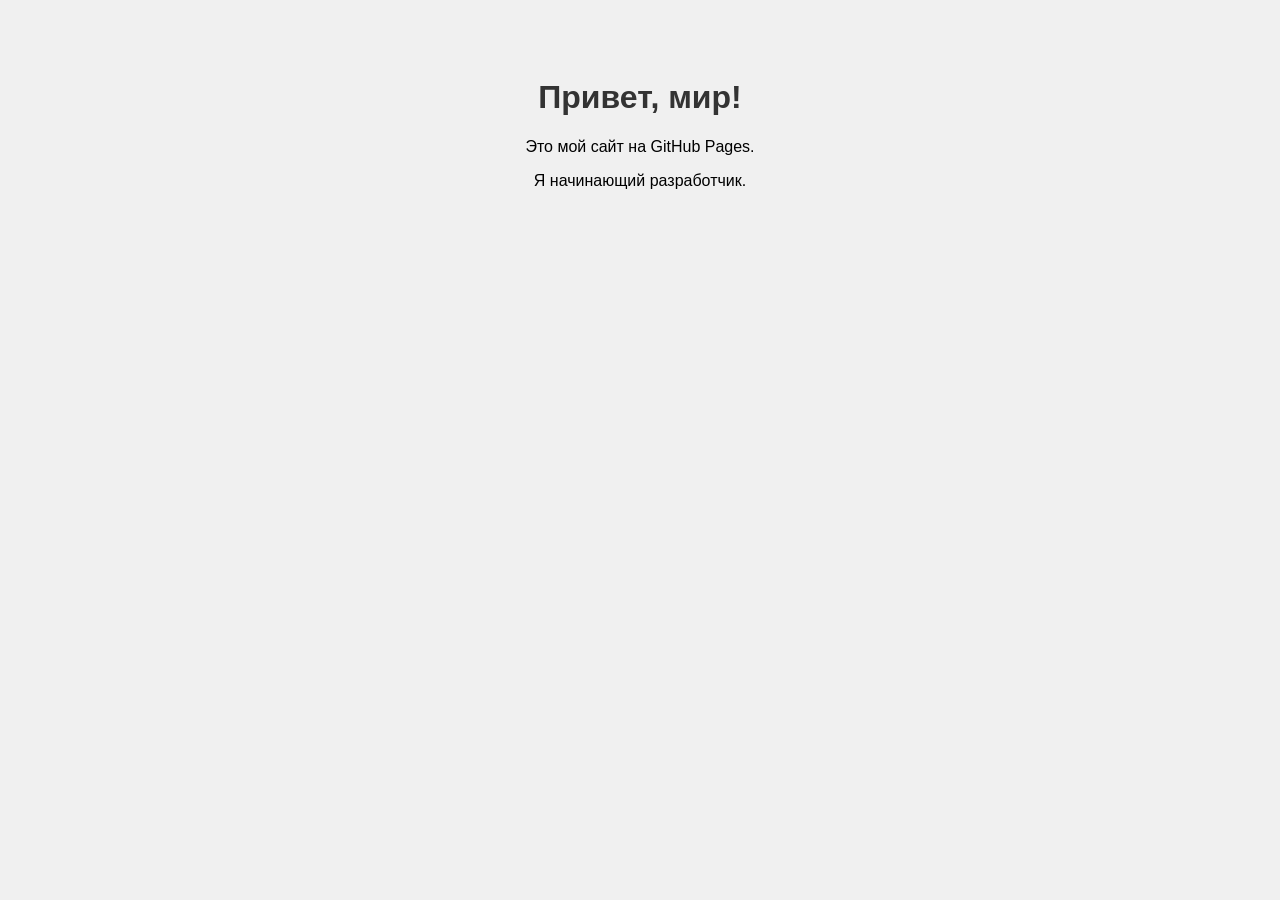
==== index.html @ 513c86ca "Create index.html" ====
<!DOCTYPE html>
<html>
<head>
    <meta charset="UTF-8">
    <title>Мой первый сайт</title>
    <style>
        body { font-family: sans-serif; text-align: center; background-color: #f0f0f0; padding: 50px; }
        h1 { color: #333; }
    </style>
</head>
<body>
    <h1>Привет, мир!</h1>
    <p>Это мой сайт на GitHub Pages.</p>
    <p>Я начинающий разработчик.</p>
</body>
</html>
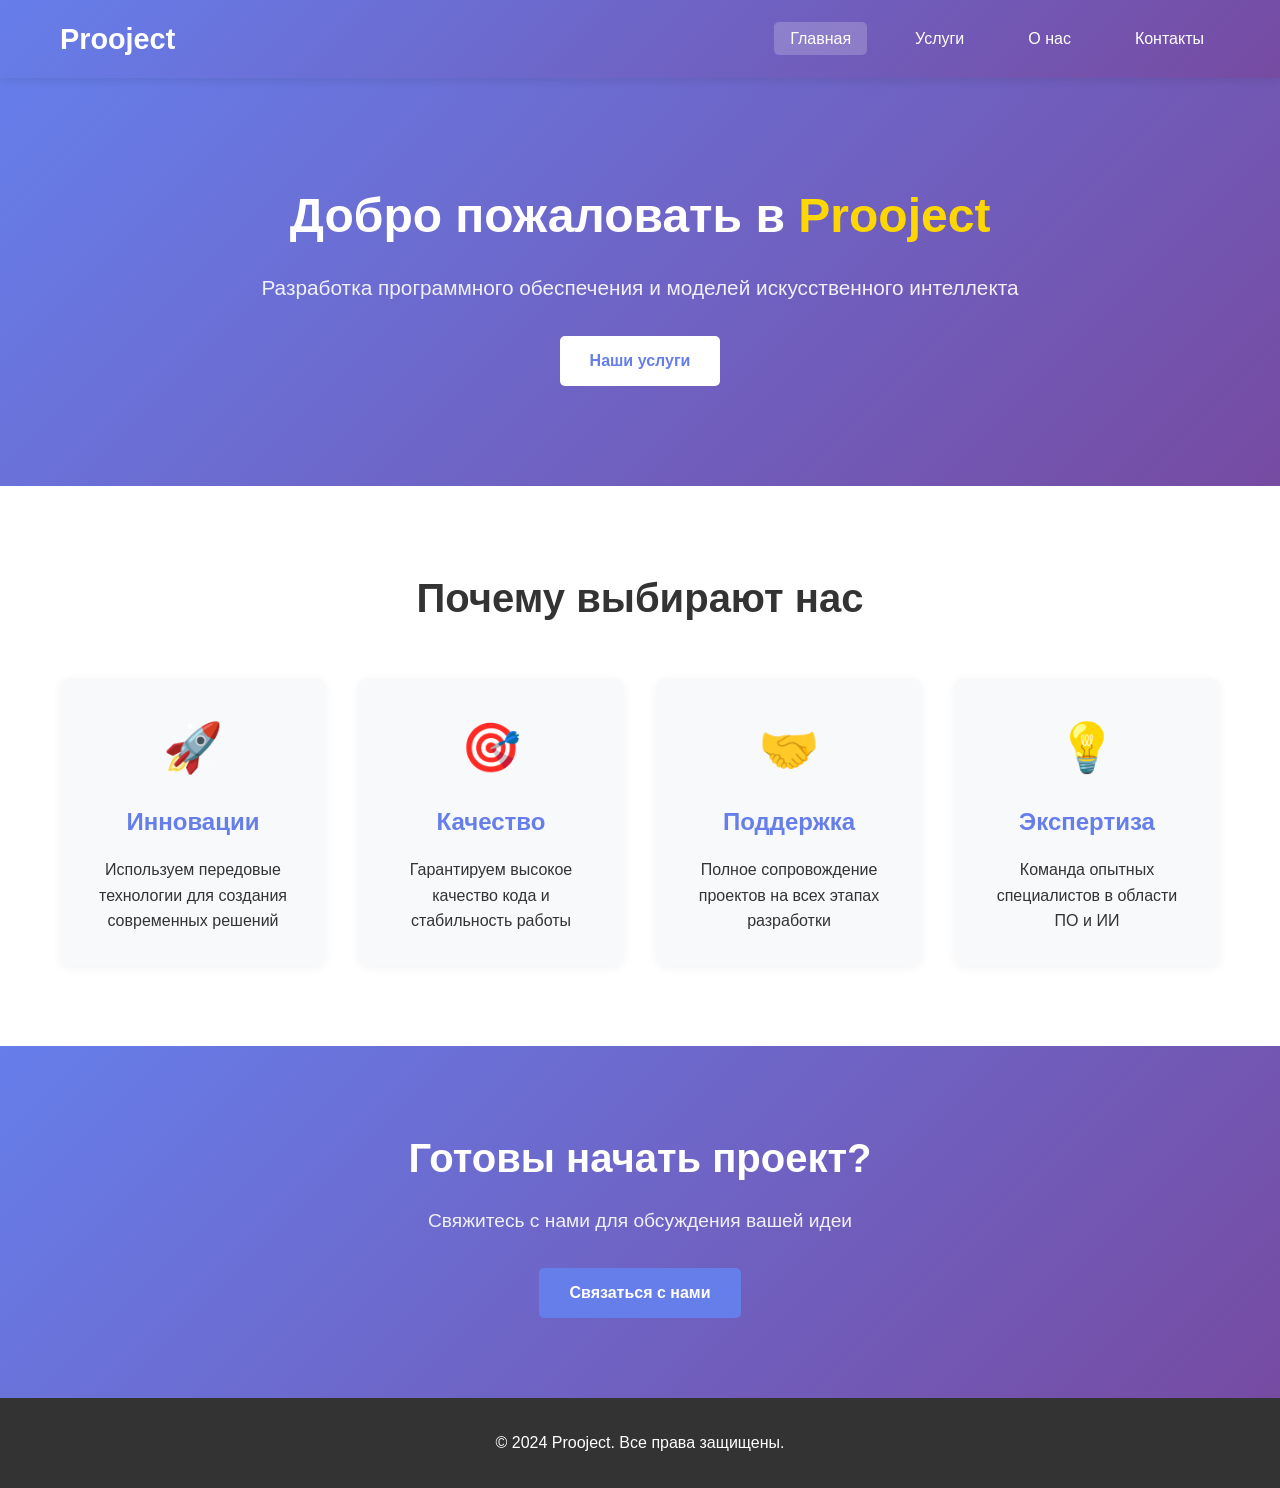
==== commit fd4d92a7: "update branch" ====
--- a/index.html
+++ b/index.html
@@ -1,16 +1,83 @@
 <!DOCTYPE html>
-<html>
+<html lang="ru">
 <head>
     <meta charset="UTF-8">
-    <title>Мой первый сайт</title>
-    <style>
-        body { font-family: sans-serif; text-align: center; background-color: #f0f0f0; padding: 50px; }
-        h1 { color: #333; }
-    </style>
+    <meta name="viewport" content="width=device-width, initial-scale=1.0">
+    <title>Prooject - Разработка ПО и ИИ моделей</title>
+    <link rel="stylesheet" href="css/style.css">
 </head>
 <body>
-    <h1>Привет, мир!</h1>
-    <p>Это мой сайт на GitHub Pages.</p>
-    <p>Я начинающий разработчик.</p>
+    <header>
+        <nav class="navbar">
+            <div class="container nav-container">
+                <a href="index.html" class="logo">Prooject</a>
+                <button class="nav-toggle" id="navToggle">
+                    <span></span>
+                    <span></span>
+                    <span></span>
+                </button>
+                <ul class="nav-menu" id="navMenu">
+                    <li><a href="index.html" class="nav-link active">Главная</a></li>
+                    <li><a href="services.html" class="nav-link">Услуги</a></li>
+                    <li><a href="about.html" class="nav-link">О нас</a></li>
+                    <li><a href="contact.html" class="nav-link">Контакты</a></li>
+                </ul>
+            </div>
+        </nav>
+    </header>
+
+    <main>
+        <section class="hero">
+            <div class="container">
+                <h1>Добро пожаловать в <span class="highlight">Prooject</span></h1>
+                <p class="hero-subtitle">Разработка программного обеспечения и моделей искусственного интеллекта</p>
+                <a href="services.html" class="btn btn-primary">Наши услуги</a>
+            </div>
+        </section>
+
+        <section class="features">
+            <div class="container">
+                <h2>Почему выбирают нас</h2>
+                <div class="features-grid">
+                    <div class="feature-card">
+                        <div class="feature-icon">🚀</div>
+                        <h3>Инновации</h3>
+                        <p>Используем передовые технологии для создания современных решений</p>
+                    </div>
+                    <div class="feature-card">
+                        <div class="feature-icon">🎯</div>
+                        <h3>Качество</h3>
+                        <p>Гарантируем высокое качество кода и стабильность работы</p>
+                    </div>
+                    <div class="feature-card">
+                        <div class="feature-icon">🤝</div>
+                        <h3>Поддержка</h3>
+                        <p>Полное сопровождение проектов на всех этапах разработки</p>
+                    </div>
+                    <div class="feature-card">
+                        <div class="feature-icon">💡</div>
+                        <h3>Экспертиза</h3>
+                        <p>Команда опытных специалистов в области ПО и ИИ</p>
+                    </div>
+                </div>
+            </div>
+        </section>
+
+        <section class="cta">
+            <div class="container">
+                <h2>Готовы начать проект?</h2>
+                <p>Свяжитесь с нами для обсуждения вашей идеи</p>
+                <a href="contact.html" class="btn btn-secondary">Связаться с нами</a>
+            </div>
+        </section>
+    </main>
+
+    <footer>
+        <div class="container">
+            <p>&copy; 2024 Prooject. Все права защищены.</p>
+        </div>
+    </footer>
+
+    <script src="js/main.js"></script>
 </body>
 </html>
--- a/css/style.css
+++ b/css/style.css
@@ -0,0 +1,408 @@
+* {
+    margin: 0;
+    padding: 0;
+    box-sizing: border-box;
+}
+
+body {
+    font-family: 'Segoe UI', Tahoma, Geneva, Verdana, sans-serif;
+    line-height: 1.6;
+    color: #333;
+    background-color: #f8f9fa;
+}
+
+.container {
+    max-width: 1200px;
+    margin: 0 auto;
+    padding: 0 20px;
+}
+
+/* Header & Navigation */
+header {
+    background: linear-gradient(135deg, #667eea 0%, #764ba2 100%);
+    box-shadow: 0 2px 10px rgba(0,0,0,0.1);
+    position: sticky;
+    top: 0;
+    z-index: 1000;
+}
+
+.navbar {
+    padding: 1rem 0;
+}
+
+.nav-container {
+    display: flex;
+    justify-content: space-between;
+    align-items: center;
+}
+
+.logo {
+    font-size: 1.8rem;
+    font-weight: bold;
+    color: white;
+    text-decoration: none;
+    transition: transform 0.3s ease;
+}
+
+.logo:hover {
+    transform: scale(1.05);
+}
+
+.nav-menu {
+    display: flex;
+    list-style: none;
+    gap: 2rem;
+}
+
+.nav-link {
+    color: white;
+    text-decoration: none;
+    font-weight: 500;
+    padding: 0.5rem 1rem;
+    border-radius: 5px;
+    transition: all 0.3s ease;
+}
+
+.nav-link:hover,
+.nav-link.active {
+    background-color: rgba(255,255,255,0.2);
+}
+
+.nav-toggle {
+    display: none;
+    flex-direction: column;
+    cursor: pointer;
+    gap: 4px;
+}
+
+.nav-toggle span {
+    width: 25px;
+    height: 3px;
+    background-color: white;
+    border-radius: 2px;
+    transition: all 0.3s ease;
+}
+
+/* Hero Section */
+.hero {
+    background: linear-gradient(135deg, #667eea 0%, #764ba2 100%);
+    color: white;
+    padding: 100px 0;
+    text-align: center;
+}
+
+.hero h1 {
+    font-size: 3rem;
+    margin-bottom: 1rem;
+}
+
+.highlight {
+    color: #ffd700;
+}
+
+.hero-subtitle {
+    font-size: 1.3rem;
+    margin-bottom: 2rem;
+    opacity: 0.9;
+}
+
+/* Buttons */
+.btn {
+    display: inline-block;
+    padding: 12px 30px;
+    border-radius: 5px;
+    text-decoration: none;
+    font-weight: 600;
+    transition: all 0.3s ease;
+    cursor: pointer;
+    border: none;
+    font-size: 1rem;
+}
+
+.btn-primary {
+    background-color: white;
+    color: #667eea;
+}
+
+.btn-primary:hover {
+    background-color: #f0f0f0;
+    transform: translateY(-2px);
+    box-shadow: 0 5px 15px rgba(0,0,0,0.2);
+}
+
+.btn-secondary {
+    background-color: #667eea;
+    color: white;
+}
+
+.btn-secondary:hover {
+    background-color: #5568d3;
+    transform: translateY(-2px);
+    box-shadow: 0 5px 15px rgba(0,0,0,0.2);
+}
+
+/* Features Section */
+.features {
+    padding: 80px 0;
+    background-color: white;
+}
+
+.features h2 {
+    text-align: center;
+    font-size: 2.5rem;
+    margin-bottom: 3rem;
+    color: #333;
+}
+
+.features-grid {
+    display: grid;
+    grid-template-columns: repeat(auto-fit, minmax(250px, 1fr));
+    gap: 2rem;
+}
+
+.feature-card {
+    background: #f8f9fa;
+    padding: 2rem;
+    border-radius: 10px;
+    text-align: center;
+    transition: all 0.3s ease;
+    box-shadow: 0 2px 10px rgba(0,0,0,0.05);
+}
+
+.feature-card:hover {
+    transform: translateY(-10px);
+    box-shadow: 0 10px 30px rgba(0,0,0,0.15);
+}
+
+.feature-icon {
+    font-size: 3rem;
+    margin-bottom: 1rem;
+}
+
+.feature-card h3 {
+    color: #667eea;
+    margin-bottom: 1rem;
+    font-size: 1.5rem;
+}
+
+/* CTA Section */
+.cta {
+    padding: 80px 0;
+    background: linear-gradient(135deg, #667eea 0%, #764ba2 100%);
+    color: white;
+    text-align: center;
+}
+
+.cta h2 {
+    font-size: 2.5rem;
+    margin-bottom: 1rem;
+}
+
+.cta p {
+    font-size: 1.2rem;
+    margin-bottom: 2rem;
+    opacity: 0.9;
+}
+
+/* Footer */
+footer {
+    background-color: #333;
+    color: white;
+    text-align: center;
+    padding: 2rem 0;
+}
+
+/* Services Page */
+.services-list {
+    padding: 80px 0;
+}
+
+.services-list h2 {
+    text-align: center;
+    font-size: 2.5rem;
+    margin-bottom: 3rem;
+}
+
+.service-item {
+    background: white;
+    padding: 2rem;
+    margin-bottom: 2rem;
+    border-radius: 10px;
+    box-shadow: 0 2px 10px rgba(0,0,0,0.1);
+    display: flex;
+    align-items: flex-start;
+    gap: 1.5rem;
+}
+
+.service-icon {
+    font-size: 2.5rem;
+    min-width: 60px;
+}
+
+.service-item h3 {
+    color: #667eea;
+    margin-bottom: 0.5rem;
+    font-size: 1.5rem;
+}
+
+/* About Page */
+.about-section {
+    padding: 80px 0;
+}
+
+.about-content {
+    background: white;
+    padding: 3rem;
+    border-radius: 10px;
+    box-shadow: 0 2px 10px rgba(0,0,0,0.1);
+    margin-bottom: 2rem;
+}
+
+.about-content h2 {
+    color: #667eea;
+    margin-bottom: 1rem;
+    font-size: 2rem;
+}
+
+.stats-grid {
+    display: grid;
+    grid-template-columns: repeat(auto-fit, minmax(200px, 1fr));
+    gap: 2rem;
+    margin-top: 2rem;
+}
+
+.stat-card {
+    background: linear-gradient(135deg, #667eea 0%, #764ba2 100%);
+    color: white;
+    padding: 2rem;
+    border-radius: 10px;
+    text-align: center;
+}
+
+.stat-number {
+    font-size: 3rem;
+    font-weight: bold;
+    display: block;
+}
+
+/* Contact Page */
+.contact-section {
+    padding: 80px 0;
+}
+
+.contact-grid {
+    display: grid;
+    grid-template-columns: repeat(auto-fit, minmax(300px, 1fr));
+    gap: 2rem;
+}
+
+.contact-info {
+    background: white;
+    padding: 2rem;
+    border-radius: 10px;
+    box-shadow: 0 2px 10px rgba(0,0,0,0.1);
+}
+
+.contact-info h3 {
+    color: #667eea;
+    margin-bottom: 1rem;
+}
+
+.contact-item {
+    margin-bottom: 1rem;
+    display: flex;
+    align-items: center;
+    gap: 1rem;
+}
+
+.contact-form {
+    background: white;
+    padding: 2rem;
+    border-radius: 10px;
+    box-shadow: 0 2px 10px rgba(0,0,0,0.1);
+}
+
+.form-group {
+    margin-bottom: 1.5rem;
+}
+
+.form-group label {
+    display: block;
+    margin-bottom: 0.5rem;
+    font-weight: 600;
+}
+
+.form-group input,
+.form-group textarea {
+    width: 100%;
+    padding: 10px;
+    border: 1px solid #ddd;
+    border-radius: 5px;
+    font-size: 1rem;
+    font-family: inherit;
+}
+
+.form-group textarea {
+    min-height: 150px;
+    resize: vertical;
+}
+
+.form-group input:focus,
+.form-group textarea:focus {
+    outline: none;
+    border-color: #667eea;
+    box-shadow: 0 0 5px rgba(102, 126, 234, 0.3);
+}
+
+/* Responsive Design */
+@media (max-width: 768px) {
+    .nav-toggle {
+        display: flex;
+    }
+
+    .nav-menu {
+        position: absolute;
+        top: 100%;
+        left: 0;
+        right: 0;
+        background: #667eea;
+        flex-direction: column;
+        padding: 1rem 0;
+        gap: 0;
+        display: none;
+    }
+
+    .nav-menu.active {
+        display: flex;
+    }
+
+    .nav-link {
+        padding: 1rem 2rem;
+        display: block;
+    }
+
+    .hero h1 {
+        font-size: 2rem;
+    }
+
+    .hero-subtitle {
+        font-size: 1rem;
+    }
+
+    .features h2,
+    .cta h2 {
+        font-size: 2rem;
+    }
+}
+
+/* Page header for inner pages */
+.page-header {
+    background: linear-gradient(135deg, #667eea 0%, #764ba2 100%);
+    color: white;
+    padding: 60px 0;
+    text-align: center;
+}
+
+.page-header h1 {
+    font-size: 2.5rem;
+}
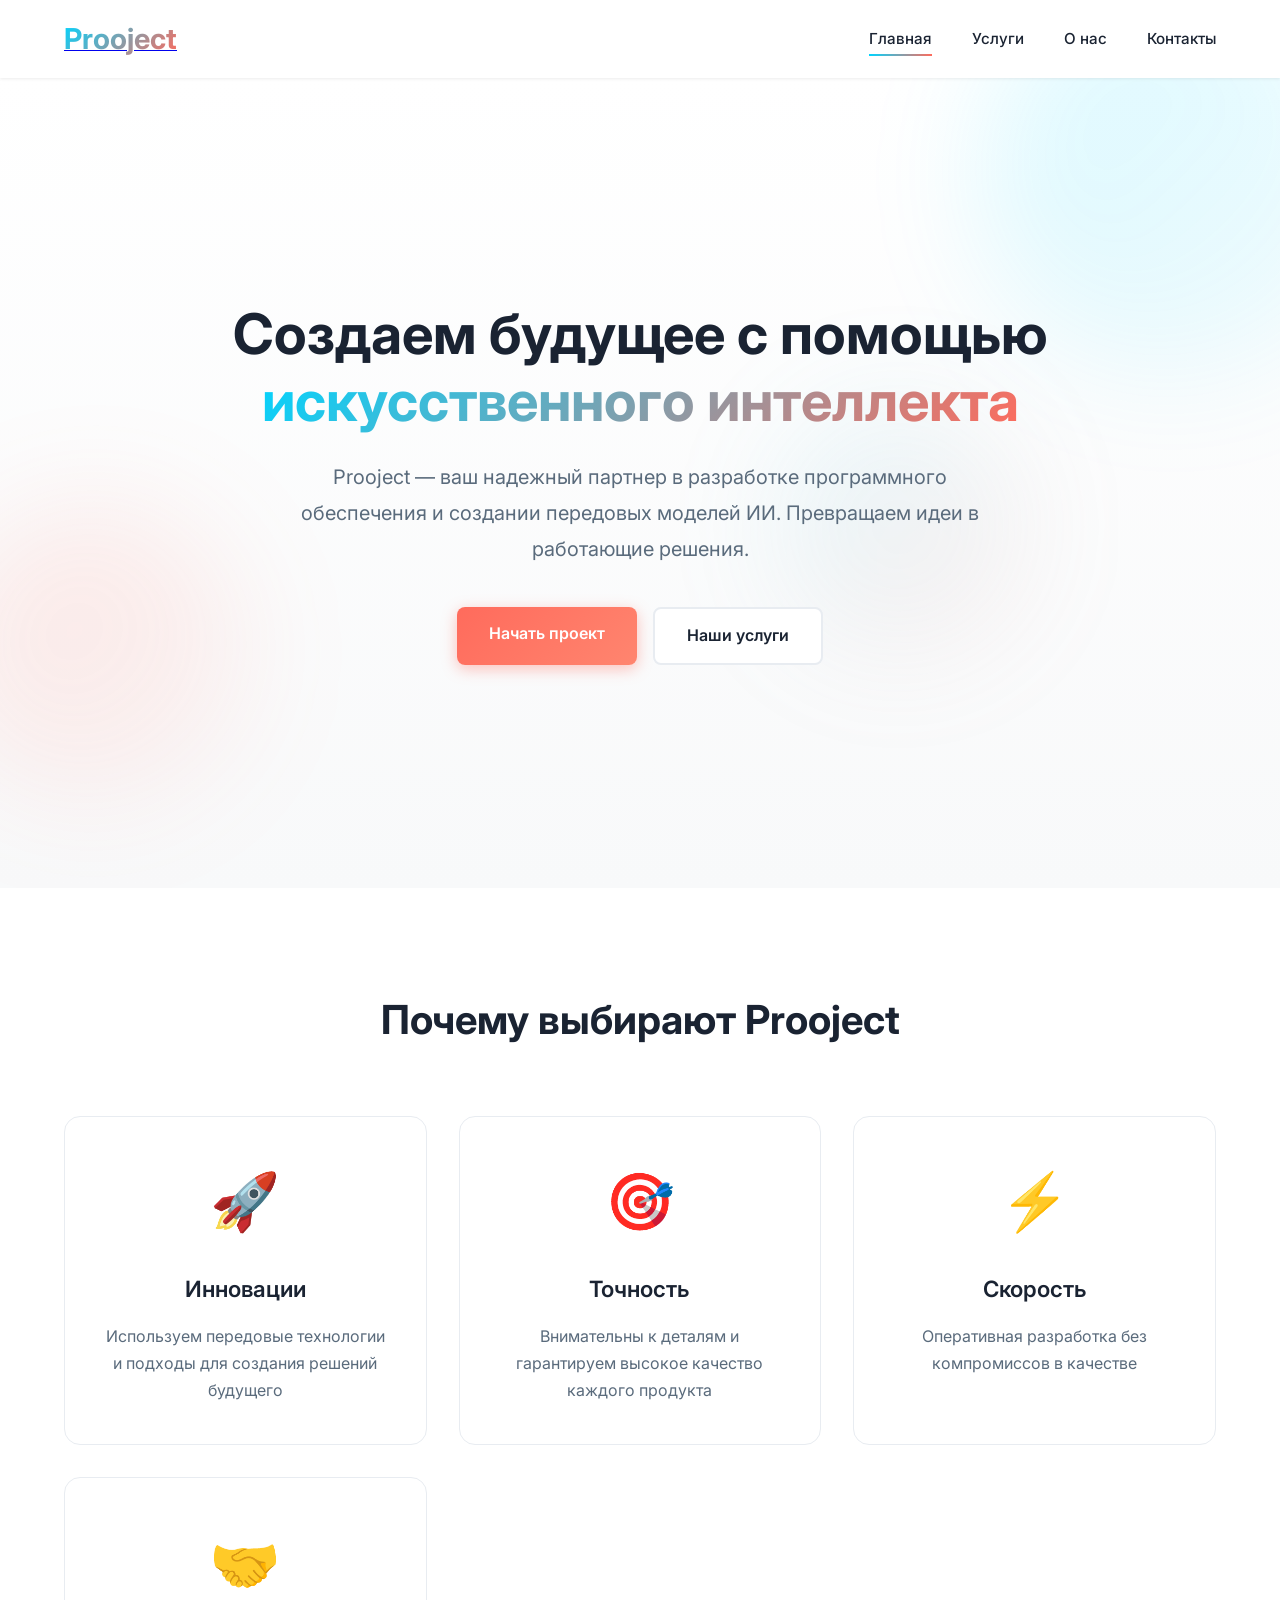
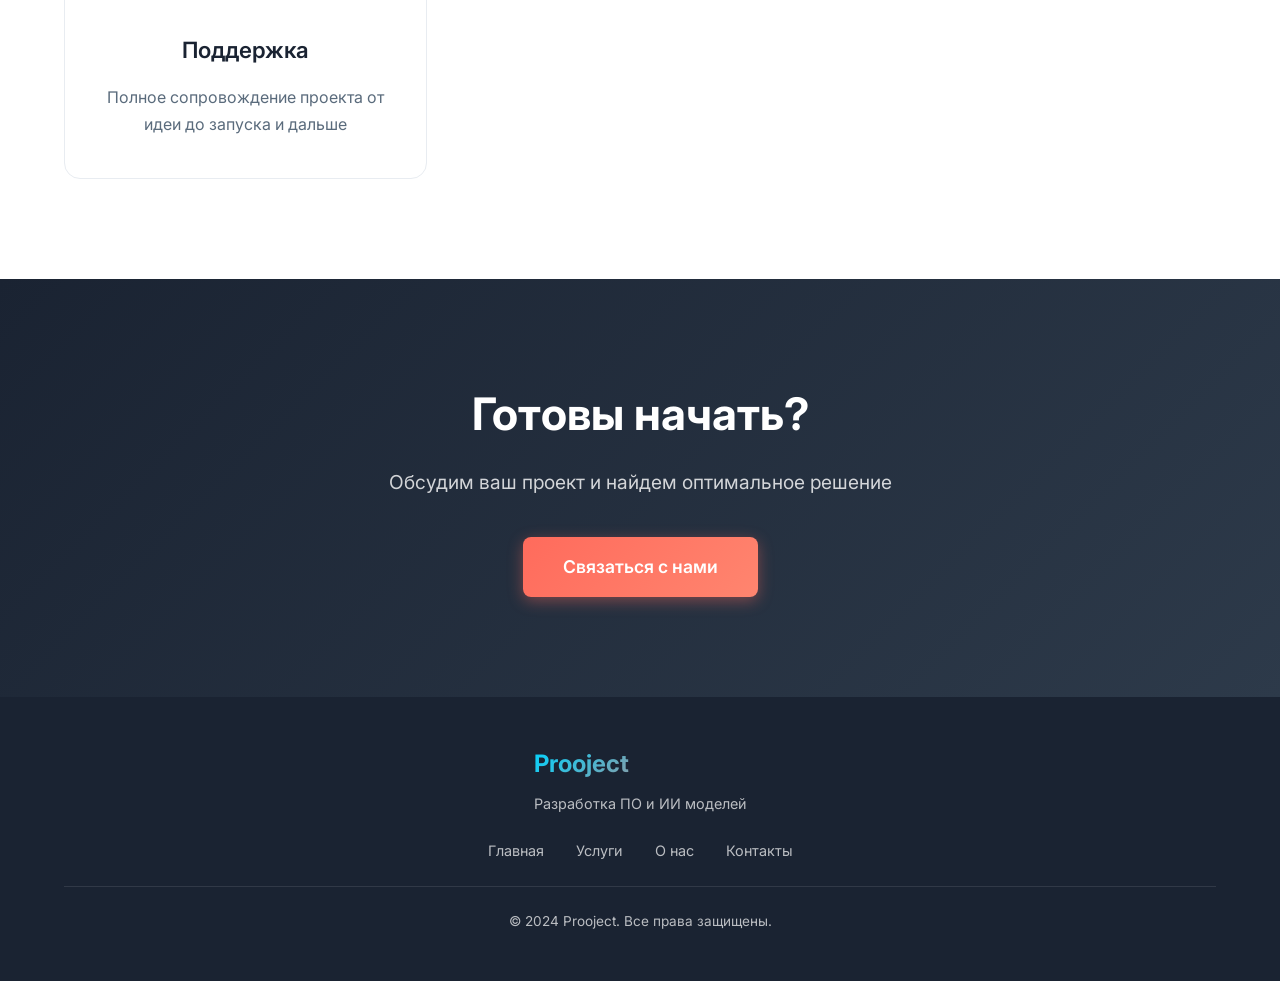
==== commit 2bbe8389: "update branch" ====
--- a/index.html
+++ b/index.html
@@ -3,78 +3,101 @@
 <head>
     <meta charset="UTF-8">
     <meta name="viewport" content="width=device-width, initial-scale=1.0">
-    <title>Prooject - Разработка ПО и ИИ моделей</title>
+    <title>Prooject - Разработка ПО и ИИ Моделей</title>
     <link rel="stylesheet" href="css/style.css">
+    <link href="https://fonts.googleapis.com/css2?family=Inter:wght@300;400;500;600;700&display=swap" rel="stylesheet">
 </head>
 <body>
-    <header>
-        <nav class="navbar">
-            <div class="container nav-container">
-                <a href="index.html" class="logo">Prooject</a>
-                <button class="nav-toggle" id="navToggle">
-                    <span></span>
-                    <span></span>
-                    <span></span>
-                </button>
-                <ul class="nav-menu" id="navMenu">
-                    <li><a href="index.html" class="nav-link active">Главная</a></li>
-                    <li><a href="services.html" class="nav-link">Услуги</a></li>
-                    <li><a href="about.html" class="nav-link">О нас</a></li>
-                    <li><a href="contact.html" class="nav-link">Контакты</a></li>
-                </ul>
+    <nav class="navbar">
+        <div class="container nav-container">
+            <a href="index.html" class="logo">
+                <span class="logo-text">Prooject</span>
+            </a>
+            <button class="nav-toggle" id="navToggle">
+                <span></span>
+                <span></span>
+                <span></span>
+            </button>
+            <ul class="nav-menu" id="navMenu">
+                <li><a href="index.html" class="nav-link active">Главная</a></li>
+                <li><a href="services.html" class="nav-link">Услуги</a></li>
+                <li><a href="about.html" class="nav-link">О нас</a></li>
+                <li><a href="contact.html" class="nav-link">Контакты</a></li>
+            </ul>
+        </div>
+    </nav>
+
+    <section class="hero">
+        <div class="glass-shape glass-1"></div>
+        <div class="glass-shape glass-2"></div>
+        <div class="glass-shape glass-3"></div>
+        <div class="container hero-container">
+            <h1 class="hero-title">
+                Создаем будущее с помощью
+                <span class="gradient-text">искусственного интеллекта</span>
+            </h1>
+            <p class="hero-subtitle">
+                Prooject — ваш надежный партнер в разработке программного обеспечения 
+                и создании передовых моделей ИИ. Превращаем идеи в работающие решения.
+            </p>
+            <div class="hero-buttons">
+                <a href="contact.html" class="btn btn-primary">Начать проект</a>
+                <a href="services.html" class="btn btn-secondary">Наши услуги</a>
             </div>
-        </nav>
-    </header>
+        </div>
+    </section>
 
-    <main>
-        <section class="hero">
-            <div class="container">
-                <h1>Добро пожаловать в <span class="highlight">Prooject</span></h1>
-                <p class="hero-subtitle">Разработка программного обеспечения и моделей искусственного интеллекта</p>
-                <a href="services.html" class="btn btn-primary">Наши услуги</a>
-            </div>
-        </section>
-
-        <section class="features">
-            <div class="container">
-                <h2>Почему выбирают нас</h2>
-                <div class="features-grid">
-                    <div class="feature-card">
-                        <div class="feature-icon">🚀</div>
-                        <h3>Инновации</h3>
-                        <p>Используем передовые технологии для создания современных решений</p>
-                    </div>
-                    <div class="feature-card">
-                        <div class="feature-icon">🎯</div>
-                        <h3>Качество</h3>
-                        <p>Гарантируем высокое качество кода и стабильность работы</p>
-                    </div>
-                    <div class="feature-card">
-                        <div class="feature-icon">🤝</div>
-                        <h3>Поддержка</h3>
-                        <p>Полное сопровождение проектов на всех этапах разработки</p>
-                    </div>
-                    <div class="feature-card">
-                        <div class="feature-icon">💡</div>
-                        <h3>Экспертиза</h3>
-                        <p>Команда опытных специалистов в области ПО и ИИ</p>
-                    </div>
+    <section class="features">
+        <div class="container">
+            <h2 class="section-title">Почему выбирают Prooject</h2>
+            <div class="features-grid">
+                <div class="feature-card">
+                    <div class="feature-icon">🚀</div>
+                    <h3>Инновации</h3>
+                    <p>Используем передовые технологии и подходы для создания решений будущего</p>
+                </div>
+                <div class="feature-card">
+                    <div class="feature-icon">🎯</div>
+                    <h3>Точность</h3>
+                    <p>Внимательны к деталям и гарантируем высокое качество каждого продукта</p>
+                </div>
+                <div class="feature-card">
+                    <div class="feature-icon">⚡</div>
+                    <h3>Скорость</h3>
+                    <p>Оперативная разработка без компромиссов в качестве</p>
+                </div>
+                <div class="feature-card">
+                    <div class="feature-icon">🤝</div>
+                    <h3>Поддержка</h3>
+                    <p>Полное сопровождение проекта от идеи до запуска и дальше</p>
                 </div>
             </div>
-        </section>
+        </div>
+    </section>
 
-        <section class="cta">
-            <div class="container">
-                <h2>Готовы начать проект?</h2>
-                <p>Свяжитесь с нами для обсуждения вашей идеи</p>
-                <a href="contact.html" class="btn btn-secondary">Связаться с нами</a>
+    <section class="cta-section">
+        <div class="container cta-container">
+            <h2>Готовы начать?</h2>
+            <p>Обсудим ваш проект и найдем оптимальное решение</p>
+            <a href="contact.html" class="btn btn-primary btn-large">Связаться с нами</a>
+        </div>
+    </section>
+
+    <footer class="footer">
+        <div class="container footer-container">
+            <div class="footer-brand">
+                <span class="logo-text">Prooject</span>
+                <p>Разработка ПО и ИИ моделей</p>
             </div>
-        </section>
-    </main>
-
-    <footer>
-        <div class="container">
-            <p>&copy; 2024 Prooject. Все права защищены.</p>
+            <div class="footer-links">
+                <a href="index.html">Главная</a>
+                <a href="services.html">Услуги</a>
+                <a href="about.html">О нас</a>
+                <a href="contact.html">Контакты</a>
+            </div>
+            <div class="footer-copyright">
+                © 2024 Prooject. Все права защищены.
+            </div>
         </div>
     </footer>
 
--- a/css/style.css
+++ b/css/style.css
@@ -4,29 +4,37 @@
     box-sizing: border-box;
 }
 
+:root {
+    --navy-blue: #1a2332;
+    --cyan-vibrant: #00d4ff;
+    --coral-orange: #ff6b5c;
+    --white: #ffffff;
+    --light-gray: #f8f9fa;
+    --gray-light: #e8ecf1;
+}
+
 body {
-    font-family: 'Segoe UI', Tahoma, Geneva, Verdana, sans-serif;
+    font-family: 'Inter', -apple-system, BlinkMacSystemFont, 'Segoe UI', sans-serif;
     line-height: 1.6;
-    color: #333;
-    background-color: #f8f9fa;
+    color: var(--navy-blue);
+    background-color: var(--white);
+    overflow-x: hidden;
 }
 
 .container {
     max-width: 1200px;
     margin: 0 auto;
-    padding: 0 20px;
+    padding: 0 24px;
 }
 
 /* Header & Navigation */
-header {
-    background: linear-gradient(135deg, #667eea 0%, #764ba2 100%);
-    box-shadow: 0 2px 10px rgba(0,0,0,0.1);
+.navbar {
+    background: rgba(255, 255, 255, 0.95);
+    backdrop-filter: blur(10px);
+    box-shadow: 0 1px 3px rgba(0,0,0,0.08);
     position: sticky;
     top: 0;
     z-index: 1000;
-}
-
-.navbar {
     padding: 1rem 0;
 }
 
@@ -36,290 +44,485 @@
     align-items: center;
 }
 
-.logo {
+.logo-text {
     font-size: 1.8rem;
-    font-weight: bold;
-    color: white;
-    text-decoration: none;
+    font-weight: 700;
+    background: linear-gradient(135deg, var(--cyan-vibrant) 0%, var(--coral-orange) 100%);
+    -webkit-background-clip: text;
+    -webkit-text-fill-color: transparent;
+    background-clip: text;
     transition: transform 0.3s ease;
 }
 
-.logo:hover {
+.logo:hover .logo-text {
     transform: scale(1.05);
 }
 
 .nav-menu {
     display: flex;
     list-style: none;
-    gap: 2rem;
+    gap: 2.5rem;
 }
 
 .nav-link {
-    color: white;
+    color: var(--navy-blue);
     text-decoration: none;
     font-weight: 500;
-    padding: 0.5rem 1rem;
-    border-radius: 5px;
+    font-size: 0.95rem;
+    padding: 0.5rem 0;
+    position: relative;
     transition: all 0.3s ease;
 }
 
-.nav-link:hover,
-.nav-link.active {
-    background-color: rgba(255,255,255,0.2);
+.nav-link::after {
+    content: '';
+    position: absolute;
+    bottom: 0;
+    left: 0;
+    width: 0;
+    height: 2px;
+    background: linear-gradient(90deg, var(--cyan-vibrant), var(--coral-orange));
+    transition: width 0.3s ease;
+}
+
+.nav-link:hover::after,
+.nav-link.active::after {
+    width: 100%;
 }
 
 .nav-toggle {
     display: none;
     flex-direction: column;
     cursor: pointer;
-    gap: 4px;
+    gap: 5px;
+    background: none;
+    border: none;
+    padding: 5px;
 }
 
 .nav-toggle span {
-    width: 25px;
-    height: 3px;
-    background-color: white;
+    width: 24px;
+    height: 2px;
+    background-color: var(--navy-blue);
     border-radius: 2px;
     transition: all 0.3s ease;
 }
 
 /* Hero Section */
 .hero {
-    background: linear-gradient(135deg, #667eea 0%, #764ba2 100%);
-    color: white;
-    padding: 100px 0;
-    text-align: center;
-}
-
-.hero h1 {
-    font-size: 3rem;
-    margin-bottom: 1rem;
-}
-
-.highlight {
-    color: #ffd700;
+    position: relative;
+    min-height: 90vh;
+    display: flex;
+    align-items: center;
+    background: linear-gradient(180deg, var(--white) 0%, var(--light-gray) 100%);
+    overflow: hidden;
+    padding: 120px 0;
+}
+
+.glass-shape {
+    position: absolute;
+    border-radius: 50%;
+    filter: blur(60px);
+    opacity: 0.5;
+    animation: float 8s ease-in-out infinite;
+}
+
+.glass-1 {
+    width: 400px;
+    height: 400px;
+    background: linear-gradient(135deg, rgba(0, 212, 255, 0.3), rgba(0, 212, 255, 0.1));
+    top: -100px;
+    right: -100px;
+    animation-delay: 0s;
+}
+
+.glass-2 {
+    width: 300px;
+    height: 300px;
+    background: linear-gradient(135deg, rgba(255, 107, 92, 0.3), rgba(255, 107, 92, 0.1));
+    bottom: 10%;
+    left: -50px;
+    animation-delay: 2s;
+}
+
+.glass-3 {
+    width: 250px;
+    height: 250px;
+    background: linear-gradient(135deg, rgba(0, 212, 255, 0.2), rgba(255, 107, 92, 0.2));
+    top: 40%;
+    right: 20%;
+    animation-delay: 4s;
+}
+
+@keyframes float {
+    0%, 100% { transform: translate(0, 0) rotate(0deg); }
+    33% { transform: translate(30px, -30px) rotate(10deg); }
+    66% { transform: translate(-20px, 20px) rotate(-5deg); }
+}
+
+.hero-container {
+    position: relative;
+    z-index: 1;
+    max-width: 900px;
+    text-align: center;
+    margin: 0 auto;
+}
+
+.hero-title {
+    font-size: 3.5rem;
+    font-weight: 700;
+    line-height: 1.2;
+    margin-bottom: 1.5rem;
+    color: var(--navy-blue);
+}
+
+.gradient-text {
+    background: linear-gradient(135deg, var(--cyan-vibrant) 0%, var(--coral-orange) 100%);
+    -webkit-background-clip: text;
+    -webkit-text-fill-color: transparent;
+    background-clip: text;
 }
 
 .hero-subtitle {
-    font-size: 1.3rem;
-    margin-bottom: 2rem;
-    opacity: 0.9;
-}
-
-/* Buttons */
+    font-size: 1.25rem;
+    color: #5a6b7c;
+    margin-bottom: 2.5rem;
+    line-height: 1.8;
+    max-width: 700px;
+    margin-left: auto;
+    margin-right: auto;
+}
+
+.hero-buttons {
+    display: flex;
+    gap: 1rem;
+    justify-content: center;
+    flex-wrap: wrap;
+}
+
 .btn {
     display: inline-block;
-    padding: 12px 30px;
-    border-radius: 5px;
+    padding: 14px 32px;
+    border-radius: 8px;
     text-decoration: none;
     font-weight: 600;
+    font-size: 1rem;
     transition: all 0.3s ease;
     cursor: pointer;
     border: none;
-    font-size: 1rem;
 }
 
 .btn-primary {
-    background-color: white;
-    color: #667eea;
+    background: linear-gradient(135deg, var(--coral-orange) 0%, #ff856f 100%);
+    color: var(--white);
+    box-shadow: 0 4px 15px rgba(255, 107, 92, 0.4);
 }
 
 .btn-primary:hover {
-    background-color: #f0f0f0;
-    transform: translateY(-2px);
-    box-shadow: 0 5px 15px rgba(0,0,0,0.2);
+    transform: translateY(-3px);
+    box-shadow: 0 8px 25px rgba(255, 107, 92, 0.5);
 }
 
 .btn-secondary {
-    background-color: #667eea;
-    color: white;
+    background: var(--white);
+    color: var(--navy-blue);
+    border: 2px solid var(--gray-light);
 }
 
 .btn-secondary:hover {
-    background-color: #5568d3;
-    transform: translateY(-2px);
-    box-shadow: 0 5px 15px rgba(0,0,0,0.2);
+    border-color: var(--cyan-vibrant);
+    transform: translateY(-3px);
+    box-shadow: 0 8px 25px rgba(0, 212, 255, 0.2);
+}
+
+.btn-large {
+    padding: 16px 40px;
+    font-size: 1.1rem;
 }
 
 /* Features Section */
 .features {
-    padding: 80px 0;
-    background-color: white;
-}
-
-.features h2 {
+    padding: 100px 0;
+    background-color: var(--white);
+}
+
+.section-title {
     text-align: center;
     font-size: 2.5rem;
-    margin-bottom: 3rem;
-    color: #333;
+    font-weight: 700;
+    margin-bottom: 4rem;
+    color: var(--navy-blue);
 }
 
 .features-grid {
     display: grid;
-    grid-template-columns: repeat(auto-fit, minmax(250px, 1fr));
+    grid-template-columns: repeat(auto-fit, minmax(280px, 1fr));
     gap: 2rem;
 }
 
 .feature-card {
-    background: #f8f9fa;
-    padding: 2rem;
-    border-radius: 10px;
+    background: var(--white);
+    padding: 2.5rem;
+    border-radius: 16px;
     text-align: center;
     transition: all 0.3s ease;
-    box-shadow: 0 2px 10px rgba(0,0,0,0.05);
+    border: 1px solid var(--gray-light);
+    position: relative;
+    overflow: hidden;
+}
+
+.feature-card::before {
+    content: '';
+    position: absolute;
+    top: 0;
+    left: 0;
+    right: 0;
+    height: 3px;
+    background: linear-gradient(90deg, var(--cyan-vibrant), var(--coral-orange));
+    transform: scaleX(0);
+    transition: transform 0.3s ease;
+}
+
+.feature-card:hover::before {
+    transform: scaleX(1);
 }
 
 .feature-card:hover {
-    transform: translateY(-10px);
-    box-shadow: 0 10px 30px rgba(0,0,0,0.15);
+    transform: translateY(-8px);
+    box-shadow: 0 20px 40px rgba(0,0,0,0.08);
+    border-color: transparent;
 }
 
 .feature-icon {
-    font-size: 3rem;
+    font-size: 3.5rem;
+    margin-bottom: 1.5rem;
+    display: block;
+}
+
+.feature-card h3 {
+    color: var(--navy-blue);
     margin-bottom: 1rem;
-}
-
-.feature-card h3 {
-    color: #667eea;
+    font-size: 1.4rem;
+    font-weight: 600;
+}
+
+.feature-card p {
+    color: #5a6b7c;
+    line-height: 1.7;
+}
+
+/* CTA Section */
+.cta-section {
+    padding: 100px 0;
+    background: linear-gradient(135deg, var(--navy-blue) 0%, #2d3a4a 100%);
+    position: relative;
+    overflow: hidden;
+}
+
+.cta-container {
+    text-align: center;
+    position: relative;
+    z-index: 1;
+}
+
+.cta-container h2 {
+    font-size: 2.8rem;
+    font-weight: 700;
+    color: var(--white);
     margin-bottom: 1rem;
+}
+
+.cta-container p {
+    font-size: 1.2rem;
+    color: rgba(255,255,255,0.8);
+    margin-bottom: 2.5rem;
+}
+
+/* Footer */
+.footer {
+    background-color: var(--navy-blue);
+    color: rgba(255,255,255,0.7);
+    padding: 3rem 0;
+}
+
+.footer-container {
+    display: flex;
+    flex-direction: column;
+    align-items: center;
+    gap: 1.5rem;
+}
+
+.footer-brand .logo-text {
     font-size: 1.5rem;
-}
-
-/* CTA Section */
-.cta {
-    padding: 80px 0;
-    background: linear-gradient(135deg, #667eea 0%, #764ba2 100%);
-    color: white;
-    text-align: center;
-}
-
-.cta h2 {
-    font-size: 2.5rem;
-    margin-bottom: 1rem;
-}
-
-.cta p {
-    font-size: 1.2rem;
-    margin-bottom: 2rem;
-    opacity: 0.9;
-}
-
-/* Footer */
-footer {
-    background-color: #333;
-    color: white;
-    text-align: center;
-    padding: 2rem 0;
+    display: block;
+    margin-bottom: 0.5rem;
+}
+
+.footer-brand p {
+    font-size: 0.9rem;
+}
+
+.footer-links {
+    display: flex;
+    gap: 2rem;
+    flex-wrap: wrap;
+    justify-content: center;
+}
+
+.footer-links a {
+    color: rgba(255,255,255,0.7);
+    text-decoration: none;
+    font-size: 0.9rem;
+    transition: color 0.3s ease;
+}
+
+.footer-links a:hover {
+    color: var(--cyan-vibrant);
+}
+
+.footer-copyright {
+    font-size: 0.85rem;
+    padding-top: 1.5rem;
+    border-top: 1px solid rgba(255,255,255,0.1);
+    width: 100%;
+    text-align: center;
 }
 
 /* Services Page */
 .services-list {
-    padding: 80px 0;
-}
-
-.services-list h2 {
-    text-align: center;
-    font-size: 2.5rem;
-    margin-bottom: 3rem;
+    padding: 100px 0;
 }
 
 .service-item {
-    background: white;
-    padding: 2rem;
+    background: var(--white);
+    padding: 2.5rem;
     margin-bottom: 2rem;
-    border-radius: 10px;
-    box-shadow: 0 2px 10px rgba(0,0,0,0.1);
+    border-radius: 16px;
+    box-shadow: 0 4px 20px rgba(0,0,0,0.06);
     display: flex;
     align-items: flex-start;
-    gap: 1.5rem;
+    gap: 2rem;
+    border: 1px solid var(--gray-light);
+    transition: all 0.3s ease;
+}
+
+.service-item:hover {
+    transform: translateX(10px);
+    border-color: var(--cyan-vibrant);
 }
 
 .service-icon {
-    font-size: 2.5rem;
-    min-width: 60px;
+    font-size: 3rem;
+    min-width: 70px;
+    text-align: center;
 }
 
 .service-item h3 {
-    color: #667eea;
-    margin-bottom: 0.5rem;
+    color: var(--navy-blue);
+    margin-bottom: 0.75rem;
     font-size: 1.5rem;
+    font-weight: 600;
+}
+
+.service-item p {
+    color: #5a6b7c;
+    line-height: 1.7;
 }
 
 /* About Page */
 .about-section {
-    padding: 80px 0;
+    padding: 100px 0;
 }
 
 .about-content {
-    background: white;
+    background: var(--white);
     padding: 3rem;
-    border-radius: 10px;
-    box-shadow: 0 2px 10px rgba(0,0,0,0.1);
+    border-radius: 16px;
+    box-shadow: 0 4px 20px rgba(0,0,0,0.06);
     margin-bottom: 2rem;
+    border: 1px solid var(--gray-light);
 }
 
 .about-content h2 {
-    color: #667eea;
+    color: var(--navy-blue);
+    margin-bottom: 1.5rem;
+    font-size: 2rem;
+    font-weight: 600;
+}
+
+.about-content p {
+    color: #5a6b7c;
+    line-height: 1.8;
     margin-bottom: 1rem;
-    font-size: 2rem;
 }
 
 .stats-grid {
     display: grid;
-    grid-template-columns: repeat(auto-fit, minmax(200px, 1fr));
+    grid-template-columns: repeat(auto-fit, minmax(220px, 1fr));
     gap: 2rem;
-    margin-top: 2rem;
+    margin-top: 3rem;
 }
 
 .stat-card {
-    background: linear-gradient(135deg, #667eea 0%, #764ba2 100%);
-    color: white;
-    padding: 2rem;
-    border-radius: 10px;
-    text-align: center;
+    background: linear-gradient(135deg, var(--cyan-vibrant) 0%, #00b8e6 100%);
+    color: var(--white);
+    padding: 2.5rem;
+    border-radius: 16px;
+    text-align: center;
+    box-shadow: 0 10px 30px rgba(0, 212, 255, 0.3);
 }
 
 .stat-number {
-    font-size: 3rem;
-    font-weight: bold;
+    font-size: 3.5rem;
+    font-weight: 700;
     display: block;
+    line-height: 1;
+    margin-bottom: 0.5rem;
+}
+
+.stat-label {
+    font-size: 1rem;
+    opacity: 0.9;
 }
 
 /* Contact Page */
 .contact-section {
-    padding: 80px 0;
+    padding: 100px 0;
 }
 
 .contact-grid {
     display: grid;
-    grid-template-columns: repeat(auto-fit, minmax(300px, 1fr));
-    gap: 2rem;
-}
-
-.contact-info {
-    background: white;
-    padding: 2rem;
-    border-radius: 10px;
-    box-shadow: 0 2px 10px rgba(0,0,0,0.1);
-}
-
-.contact-info h3 {
-    color: #667eea;
-    margin-bottom: 1rem;
+    grid-template-columns: repeat(auto-fit, minmax(320px, 1fr));
+    gap: 2.5rem;
+}
+
+.contact-info,
+.contact-form {
+    background: var(--white);
+    padding: 2.5rem;
+    border-radius: 16px;
+    box-shadow: 0 4px 20px rgba(0,0,0,0.06);
+    border: 1px solid var(--gray-light);
+}
+
+.contact-info h3,
+.contact-form h3 {
+    color: var(--navy-blue);
+    margin-bottom: 1.5rem;
+    font-size: 1.5rem;
+    font-weight: 600;
 }
 
 .contact-item {
-    margin-bottom: 1rem;
+    margin-bottom: 1.25rem;
     display: flex;
     align-items: center;
     gap: 1rem;
-}
-
-.contact-form {
-    background: white;
-    padding: 2rem;
-    border-radius: 10px;
-    box-shadow: 0 2px 10px rgba(0,0,0,0.1);
+    color: #5a6b7c;
+}
+
+.contact-item span:first-child {
+    font-size: 1.5rem;
 }
 
 .form-group {
@@ -330,28 +533,45 @@
     display: block;
     margin-bottom: 0.5rem;
     font-weight: 600;
+    color: var(--navy-blue);
+    font-size: 0.95rem;
 }
 
 .form-group input,
 .form-group textarea {
     width: 100%;
-    padding: 10px;
-    border: 1px solid #ddd;
-    border-radius: 5px;
+    padding: 12px 16px;
+    border: 2px solid var(--gray-light);
+    border-radius: 8px;
     font-size: 1rem;
     font-family: inherit;
+    transition: all 0.3s ease;
+    background: var(--white);
 }
 
 .form-group textarea {
-    min-height: 150px;
+    min-height: 160px;
     resize: vertical;
 }
 
 .form-group input:focus,
 .form-group textarea:focus {
     outline: none;
-    border-color: #667eea;
-    box-shadow: 0 0 5px rgba(102, 126, 234, 0.3);
+    border-color: var(--cyan-vibrant);
+    box-shadow: 0 0 0 4px rgba(0, 212, 255, 0.1);
+}
+
+/* Page header for inner pages */
+.page-header {
+    background: linear-gradient(135deg, var(--navy-blue) 0%, #2d3a4a 100%);
+    color: var(--white);
+    padding: 80px 0;
+    text-align: center;
+}
+
+.page-header h1 {
+    font-size: 3rem;
+    font-weight: 700;
 }
 
 /* Responsive Design */
@@ -365,11 +585,12 @@
         top: 100%;
         left: 0;
         right: 0;
-        background: #667eea;
+        background: var(--white);
         flex-direction: column;
-        padding: 1rem 0;
+        padding: 1.5rem 0;
         gap: 0;
         display: none;
+        box-shadow: 0 10px 30px rgba(0,0,0,0.1);
     }
 
     .nav-menu.active {
@@ -381,28 +602,38 @@
         display: block;
     }
 
-    .hero h1 {
+    .hero-title {
+        font-size: 2.2rem;
+    }
+
+    .hero-subtitle {
+        font-size: 1.1rem;
+    }
+
+    .section-title,
+    .cta-container h2 {
         font-size: 2rem;
     }
 
-    .hero-subtitle {
-        font-size: 1rem;
-    }
-
-    .features h2,
-    .cta h2 {
-        font-size: 2rem;
-    }
-}
-
-/* Page header for inner pages */
-.page-header {
-    background: linear-gradient(135deg, #667eea 0%, #764ba2 100%);
-    color: white;
-    padding: 60px 0;
-    text-align: center;
-}
-
-.page-header h1 {
-    font-size: 2.5rem;
-}
+    .hero-buttons {
+        flex-direction: column;
+        align-items: center;
+    }
+
+    .btn {
+        width: 100%;
+        max-width: 280px;
+        text-align: center;
+    }
+
+    .service-item {
+        flex-direction: column;
+        align-items: center;
+        text-align: center;
+    }
+
+    .footer-links {
+        flex-direction: column;
+        gap: 1rem;
+    }
+}
